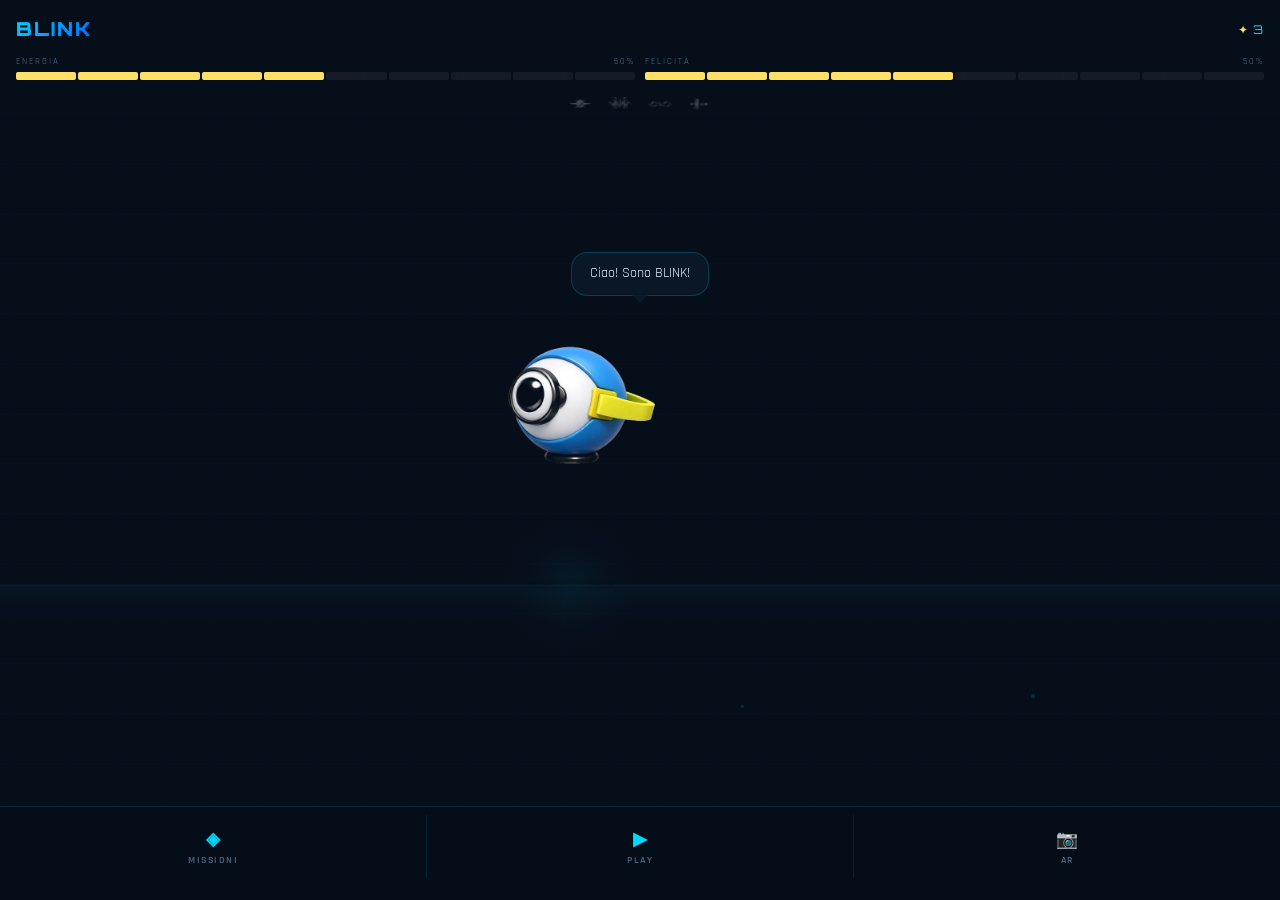
==== index.html @ 4150d231 "Add files via upload" ====
<!DOCTYPE html>
<html lang="it">
<head>
  <meta charset="UTF-8">
  <meta name="viewport" content="width=device-width, initial-scale=1.0, user-scalable=no">
  <title>BLINK — Quantum Pet</title>
  <link rel="stylesheet" href="css/style.css">
  <style>
    html, body {
      margin:0; padding:0; overflow:hidden;
      width:100%; height:100%;
      background:#060e1a;
      touch-action:none; user-select:none; -webkit-user-select:none;
    }
    body::before { display:none; }

    .pet-world { position:fixed; inset:0; }
    .pet-world canvas { position:absolute; inset:0; width:100%; height:100%; }

    /* ── Top HUD ── */
    .top-hud {
      position:fixed; top:0; left:0; right:0; z-index:100;
      padding:14px 16px 10px;
      background:linear-gradient(to bottom, rgba(6,14,26,0.95), transparent);
    }
    .hud-name-row {
      display:flex; justify-content:space-between; align-items:center;
      margin-bottom:10px;
    }
    .pet-name {
      font-family:'Orbitron',sans-serif; font-size:1.2rem; font-weight:900;
      background:linear-gradient(135deg,#00d9ff,#0066ff);
      -webkit-background-clip:text; -webkit-text-fill-color:transparent;
      letter-spacing:2px;
    }
    .quanti-counter {
      font-family:'Orbitron',sans-serif; font-size:0.75rem;
      color:#00d9ff; letter-spacing:1px;
      display:flex; align-items:center; gap:4px;
    }

    /* Segmented bars */
    .stat-row { display:flex; gap:10px; margin-bottom:4px; }
    .stat { flex:1; }
    .stat-label {
      font-size:0.55rem; color:#4a6a85;
      letter-spacing:2px; text-transform:uppercase;
      margin-bottom:3px; display:flex; justify-content:space-between;
    }
    .seg-bar {
      display:flex; gap:2px; height:8px;
    }
    .seg {
      flex:1; border-radius:2px;
      background:rgba(255,255,255,0.06);
      transition:background 0.3s;
    }
    .seg.filled { background:#00ff88; }
    .seg.filled.warn { background:#ffe066; }
    .seg.filled.danger { background:#ff3366; }

    /* ── Speech bubble ── */
    .speech {
      position:fixed; z-index:50;
      left:50%; transform:translateX(-50%);
      background:rgba(10,25,41,0.9);
      border:1px solid rgba(0,217,255,0.2);
      border-radius:16px; padding:10px 18px;
      font-size:0.85rem; color:#e0f4ff;
      backdrop-filter:blur(12px); -webkit-backdrop-filter:blur(12px);
      max-width:240px; text-align:center;
      opacity:0; transition:opacity 0.3s; pointer-events:none;
    }
    .speech.visible { opacity:1; }
    .speech::after {
      content:''; position:absolute; bottom:-8px; left:50%;
      transform:translateX(-50%);
      border-left:8px solid transparent; border-right:8px solid transparent;
      border-top:8px solid rgba(10,25,41,0.9);
    }

    /* Float text */
    .float-text {
      position:fixed; z-index:60;
      font-family:'Orbitron',sans-serif; font-size:1rem; font-weight:700;
      pointer-events:none; animation:floatUp 1.5s ease forwards;
    }
    @keyframes floatUp {
      0% { opacity:1; transform:translateY(0); }
      100% { opacity:0; transform:translateY(-80px); }
    }

    /* ── Bottom bar ── */
    .bottom-bar {
      position:fixed; bottom:0; left:0; right:0; z-index:100;
      background:rgba(6,14,26,0.95);
      backdrop-filter:blur(20px); -webkit-backdrop-filter:blur(20px);
      border-top:1px solid rgba(0,217,255,0.12);
    }
    .bar-row {
      display:flex; justify-content:stretch; align-items:center;
      padding:8px 0 22px;
    }

    .tab-btn {
      display:flex; flex-direction:column; align-items:center; gap:5px;
      padding:12px 20px; flex:1;
      background:none; border:none; cursor:pointer;
      transition:background 0.2s;
      border-right:1px solid rgba(0,217,255,0.1);
    }
    .tab-btn:last-child { border-right:none; }
    .tab-btn:active { background:rgba(0,217,255,0.1); }
    .tab-icon {
      font-family:'Orbitron',sans-serif; font-size:1.1rem;
      color:#00d9ff; font-weight:700;
    }
    .tab-label {
      font-size:0.6rem; color:#4a6a85;
      letter-spacing:1.5px; text-transform:uppercase;
      font-family:'Rajdhani',sans-serif; font-weight:600;
    }

    /* Play bar */
    .play-bar { display:none; }
    .play-bar.visible { display:flex; }

    .play-btn {
      display:flex; flex-direction:column; align-items:center; gap:4px;
      padding:12px 12px; flex:1;
      background:none; border:none;
      border-right:1px solid rgba(0,217,255,0.1);
      cursor:pointer; transition:all 0.2s;
    }
    .play-btn:last-child { border-right:none; }
    .play-btn:active {
      background:rgba(0,217,255,0.12);
    }
    .play-icon {
      font-family:'Orbitron',sans-serif; font-size:1rem;
      color:#00d9ff; font-weight:700;
    }
    .play-label {
      font-size:0.55rem; color:#7da3c0;
      letter-spacing:1px; text-transform:uppercase;
      font-family:'Rajdhani',sans-serif; font-weight:600;
    }

    /* ── Collection row ── */
    .collection-row {
      display: flex; justify-content: center; gap: 12px;
      margin-top: 6px; padding: 4px 0;
    }
    .collection-icon {
      width: 28px; height: 28px; object-fit: contain;
      filter: grayscale(1) opacity(0.25);
      transition: all 0.4s ease;
    }
    .collection-icon.unlocked {
      filter: none; opacity: 1;
      animation: iconUnlock 0.3s ease;
    }
    @keyframes iconUnlock {
      0% { transform: scale(1); }
      50% { transform: scale(1.3); }
      100% { transform: scale(1); }
    }

    /* ── Food fly animation ── */
    .food-fly {
      position: fixed; z-index: 300;
      width: 80px; height: auto;
      pointer-events: none;
      filter: drop-shadow(0 0 12px var(--fly-color, rgba(0,217,255,0.5)));
    }
    @keyframes foodAppear {
      0% { opacity: 0; transform: scale(0) rotate(-15deg); }
      50% { opacity: 1; transform: scale(1.2) rotate(5deg); }
      100% { opacity: 1; transform: scale(1) rotate(0deg); }
    }
    @keyframes foodToPet {
      0% { transform: scale(1); opacity: 1; }
      100% { transform: scale(0.3); opacity: 0; }
    }

    /* ── Missions modal ── */
    .modal-bg {
      position:fixed; inset:0; z-index:200;
      background:rgba(6,14,26,0.85);
      display:none; align-items:flex-end; justify-content:center;
    }
    .modal-bg.visible { display:flex; }
    .modal-sheet {
      width:100%; max-width:500px; max-height:80vh;
      background:#0a1929;
      border-top:1px solid rgba(0,217,255,0.15);
      border-radius:20px 20px 0 0;
      padding:20px; overflow-y:auto;
    }
    .modal-handle {
      width:40px; height:4px; background:rgba(255,255,255,0.2);
      border-radius:2px; margin:0 auto 16px;
    }
    .modal-title {
      font-family:'Orbitron',sans-serif; font-size:1rem;
      color:#00d9ff; margin-bottom:16px;
      text-align:center; letter-spacing:3px;
    }
    .mission {
      display:flex; align-items:center; gap:14px;
      padding:14px; margin-bottom:8px;
      background:rgba(0,217,255,0.03);
      border:1px solid rgba(0,217,255,0.08);
      border-radius:12px; text-decoration:none; color:inherit;
      transition:border-color 0.3s;
    }
    .mission:active { border-color:#00d9ff; }
    .mission-icon { font-size:1.4rem; flex-shrink:0; }
    .mission-info { flex:1; }
    .mission-name {
      font-family:'Orbitron',sans-serif; font-size:0.75rem;
      color:#e0f4ff; font-weight:700; letter-spacing:1px;
    }
    .mission-desc { font-size:0.7rem; color:#4a6a85; margin-top:2px; }
    .mission-arrow { color:#4a6a85; font-size:1rem; }
  </style>
</head>
<body>

  <div class="pet-world"><canvas id="pet-canvas"></canvas></div>
  <div class="speech" id="speech"></div>

  <!-- Top HUD -->
  <div class="top-hud">
    <div class="hud-name-row">
      <span class="pet-name">BLINK</span>
      <span class="quanti-counter"><span style="color:#ffe066;">✦</span> <span id="food-count">3</span></span>
    </div>
    <div class="stat-row">
      <div class="stat">
        <div class="stat-label"><span>Energia</span><span id="energy-val">50%</span></div>
        <div class="seg-bar" id="energy-bar"></div>
      </div>
      <div class="stat">
        <div class="stat-label"><span>Felicità</span><span id="happy-val">50%</span></div>
        <div class="seg-bar" id="happy-bar"></div>
      </div>
    </div>
    <div class="collection-row" id="collection-row">
      <img class="collection-icon" id="col-laser" src="assets/food/fotone-oro.png" data-level="laser">
      <img class="collection-icon" id="col-doppia-fenditura" src="assets/food/frangia-quantica.png" data-level="doppia-fenditura">
      <img class="collection-icon" id="col-entanglement" src="assets/food/legame-spettrale.png" data-level="entanglement">
      <img class="collection-icon" id="col-tunnel" src="assets/food/chiave-quantica.png" data-level="tunnel">
    </div>
  </div>

  <!-- Bottom bar -->
  <div class="bottom-bar">
    <div class="bar-row" id="main-tabs">
      <button class="tab-btn" id="tab-missions"><span class="tab-icon">◈</span><span class="tab-label">Missioni</span></button>
      <button class="tab-btn" id="tab-play"><span class="tab-icon">▶</span><span class="tab-label">Play</span></button>
      <button class="tab-btn" id="tab-ar"><span class="tab-icon">📷</span><span class="tab-label">AR</span></button>
    </div>
    <div class="bar-row play-bar" id="play-actions">
      <button class="play-btn" id="act-feed"><span class="play-icon">⚡</span><span class="play-label">Energia</span></button>
      <button class="play-btn" id="act-play"><span class="play-icon">◈</span><span class="play-label">Gioca</span></button>
      <button class="play-btn" id="act-pet"><span class="play-icon">✦</span><span class="play-label">Coccola</span></button>
      <button class="play-btn" id="act-back"><span class="play-icon">◁</span><span class="play-label">Torna</span></button>
    </div>
  </div>

  <!-- Missions modal -->
  <div class="modal-bg" id="missions-modal">
    <div class="modal-sheet">
      <div class="modal-handle"></div>
      <div class="modal-title">MISSIONI</div>
      <a href="pages/laser.html" class="mission"><span class="mission-icon">⚡</span><div class="mission-info"><div class="mission-name">Laser Quantizzato</div><div class="mission-desc">Effetto fotoelettrico</div></div><span class="mission-arrow">›</span></a>
      <a href="pages/slit.html" class="mission"><span class="mission-icon">〰</span><div class="mission-info"><div class="mission-name">Doppia Fenditura</div><div class="mission-desc">Dualità onda-particella</div></div><span class="mission-arrow">›</span></a>
      <a href="pages/entanglement.html" class="mission"><span class="mission-icon">⟐</span><div class="mission-info"><div class="mission-name">Entanglement</div><div class="mission-desc">Correlazioni non-locali</div></div><span class="mission-arrow">›</span></a>
      <a href="pages/tunnel.html" class="mission"><span class="mission-icon">⟿</span><div class="mission-info"><div class="mission-name">Effetto Tunnel</div><div class="mission-desc">Attraversare l'impossibile</div></div><span class="mission-arrow">›</span></a>
    </div>
  </div>

  <script src="js/gamedata.js"></script>
  <script>
    const canvas = document.getElementById('pet-canvas');
    const ctx = canvas.getContext('2d');
    let W, H;

    function resize() {
      W = window.innerWidth; H = window.innerHeight;
      canvas.width = W * devicePixelRatio;
      canvas.height = H * devicePixelRatio;
      canvas.style.width = W + 'px';
      canvas.style.height = H + 'px';
      ctx.setTransform(devicePixelRatio, 0, 0, devicePixelRatio, 0, 0);
    }
    resize();
    window.addEventListener('resize', resize);

    // ── Load all sprites ──
    const sprites = {};
    const spriteNames = ['idle', 'idle_front', 'happy', 'sad', 'sleep'];
    let spritesLoaded = 0;

    // Remove black background from sprite at runtime
    function removeBlackBg(img) {
      const c = document.createElement('canvas');
      c.width = img.width;
      c.height = img.height;
      const cx = c.getContext('2d');
      cx.drawImage(img, 0, 0);
      const data = cx.getImageData(0, 0, c.width, c.height);
      const px = data.data;
      for (let i = 0; i < px.length; i += 4) {
        const r = px[i], g = px[i+1], b = px[i+2];
        // If pixel is very dark, make transparent
        if (r < 30 && g < 30 && b < 30) {
          px[i+3] = 0;
        }
        // Smooth edges: semi-dark pixels become semi-transparent
        else if (r < 60 && g < 60 && b < 60) {
          px[i+3] = Math.max(0, px[i+3] - 150);
        }
      }
      cx.putImageData(data, 0, 0);
      const cleaned = new Image();
      cleaned.src = c.toDataURL();
      return cleaned;
    }

    spriteNames.forEach(name => {
      const img = new Image();
      img.src = `assets/pet/${name}.png`;
      img.onload = () => {
        sprites[name] = removeBlackBg(img);
        sprites[name].onload = () => {
          spritesLoaded++;
          if (spritesLoaded === spriteNames.length) startLoop();
        };
        // If already loaded (data URL)
        if (sprites[name].complete) {
          spritesLoaded++;
          if (spritesLoaded === spriteNames.length) startLoop();
        }
      };
    });

    // ── Pet state ──
    const p = {
      x: 0, y: 0, targetX: 0, dir: 1,
      size: 200, bob: 0, moveTimer: 0,
      animType: null, animTime: 0,
      currentSprite: 'idle',
      interacting: false
    };

    // ── Particles ──
    const dots = [];
    for (let i = 0; i < 20; i++) {
      dots.push({
        x: Math.random() * 2000, y: Math.random() * 2000,
        r: 1 + Math.random() * 1.5, speed: 0.15 + Math.random() * 0.4,
        alpha: 0.06 + Math.random() * 0.12, phase: Math.random() * 6.28
      });
    }

    // ── Energy particles (burst on actions) ──
    const energyParts = [];

    function spawnEnergyBurst(color, count) {
      for (let i = 0; i < (count || 12); i++) {
        energyParts.push({
          x: p.x + (Math.random() - 0.5) * 80,
          y: H * 0.7 + Math.random() * 30,
          vy: -(1.5 + Math.random() * 3),
          vx: (Math.random() - 0.5) * 1.5,
          r: 2 + Math.random() * 3,
          life: 1.2 + Math.random() * 0.8,
          age: 0,
          color: color || '#00ff88'
        });
      }
    }

    function updateEnergyParts(dt) {
      for (let i = energyParts.length - 1; i >= 0; i--) {
        const ep = energyParts[i];
        ep.age += dt;
        ep.x += ep.vx;
        ep.y += ep.vy;
        // Curve towards pet
        ep.vx += (p.x - ep.x) * 0.01;
        ep.vy -= 0.02;
        if (ep.age >= ep.life) { energyParts.splice(i, 1); }
      }
    }

    function drawEnergyParts() {
      for (const ep of energyParts) {
        const alpha = Math.max(0, 1 - ep.age / ep.life);
        const r = ep.r * (1 - ep.age / ep.life * 0.5);
        ctx.beginPath();
        ctx.arc(ep.x, ep.y, r, 0, 6.28);
        ctx.fillStyle = ep.color.replace(')', `,${alpha})`).replace('rgb', 'rgba');
        // Fallback for hex colors
        ctx.globalAlpha = alpha;
        ctx.fillStyle = ep.color;
        ctx.fill();
        // Glow
        ctx.beginPath();
        ctx.arc(ep.x, ep.y, r * 2, 0, 6.28);
        ctx.fillStyle = ep.color;
        ctx.globalAlpha = alpha * 0.15;
        ctx.fill();
        ctx.globalAlpha = 1;
      }
    }

    // ── Live decay: 1 point every 30 seconds ──
    setInterval(() => {
      GameData.energy = Math.max(0, GameData.energy - 1);
      GameData.happiness = Math.max(0, GameData.happiness - 1);
      GameData.save();
    }, 30000);

    // ── Segmented bar builder ──
    function buildSegBar(id, segments) {
      const bar = document.getElementById(id);
      bar.innerHTML = '';
      for (let i = 0; i < segments; i++) {
        const s = document.createElement('div');
        s.className = 'seg';
        bar.appendChild(s);
      }
    }
    buildSegBar('energy-bar', 10);
    buildSegBar('happy-bar', 10);

    function updateSegBar(id, percent) {
      const segs = document.getElementById(id).children;
      const filled = Math.round((percent / 100) * segs.length);
      for (let i = 0; i < segs.length; i++) {
        if (i < filled) {
          segs[i].classList.add('filled');
          segs[i].classList.remove('warn', 'danger');
          if (percent < 30) segs[i].classList.add('danger');
          else if (percent < 60) segs[i].classList.add('warn');
        } else {
          segs[i].classList.remove('filled', 'warn', 'danger');
        }
      }
    }

    // ── Float text ──
    function spawnFloat(text, color) {
      const el = document.createElement('div');
      el.className = 'float-text';
      el.textContent = text;
      el.style.color = color;
      el.style.left = p.x + 'px';
      el.style.top = (H * 0.35) + 'px';
      document.body.appendChild(el);
      setTimeout(() => el.remove(), 1500);
    }

    // ── Drawing ──
    function drawBg(t) {
      ctx.fillStyle = '#060e1a';
      ctx.fillRect(0, 0, W, H);

      // Grid
      ctx.strokeStyle = 'rgba(0,217,255,0.02)';
      ctx.lineWidth = 1;
      const off = (t * 10) % 50;
      for (let x = -50 + off; x < W + 50; x += 50) {
        ctx.beginPath(); ctx.moveTo(x, 0); ctx.lineTo(x, H); ctx.stroke();
      }
      for (let y = -50 + off; y < H + 50; y += 50) {
        ctx.beginPath(); ctx.moveTo(0, y); ctx.lineTo(W, y); ctx.stroke();
      }

      // Particles
      for (const d of dots) {
        d.y -= d.speed;
        d.x += Math.sin(t * 0.5 + d.phase) * 0.2;
        if (d.y < -10) { d.y = H + 10; d.x = Math.random() * W; }
        ctx.beginPath();
        ctx.arc(d.x, d.y, d.r, 0, 6.28);
        ctx.fillStyle = `rgba(0,217,255,${d.alpha})`;
        ctx.fill();
      }

      // Ground
      const gy = H * 0.65;
      ctx.strokeStyle = 'rgba(0,217,255,0.08)';
      ctx.beginPath(); ctx.moveTo(0, gy); ctx.lineTo(W, gy); ctx.stroke();
      const grd = ctx.createLinearGradient(0, gy, 0, gy + 50);
      grd.addColorStop(0, 'rgba(0,217,255,0.04)');
      grd.addColorStop(1, 'transparent');
      ctx.fillStyle = grd;
      ctx.fillRect(0, gy, W, 50);
    }

    function drawPet(t) {
      p.bob += 0.04;
      const bobY = Math.sin(p.bob) * 4;
      const groundY = H * 0.45;

      // Pick sprite based on mood or interaction
      let sprite;
      if (p.interacting) {
        sprite = sprites[p.currentSprite] || sprites.idle;
      } else {
        sprite = sprites.idle;
      }

      // Animation scale
      let scale = 1;
      if (p.animType === 'bounce') {
        scale = 1 + Math.sin(p.animTime * 14) * 0.18;
      } else if (p.animType === 'eat') {
        scale = 1 + Math.sin(p.animTime * 10) * 0.12;
      }

      // Shadow
      ctx.beginPath();
      ctx.ellipse(p.x, H * 0.65, p.size * 0.22 * scale, 6, 0, 0, 6.28);
      ctx.fillStyle = 'rgba(0,0,0,0.12)';
      ctx.fill();

      // Glow
      const glow = ctx.createRadialGradient(p.x, H * 0.65, 0, p.x, H * 0.65, p.size * 0.4);
      glow.addColorStop(0, 'rgba(0,217,255,0.06)');
      glow.addColorStop(1, 'transparent');
      ctx.fillStyle = glow;
      ctx.beginPath();
      ctx.arc(p.x, H * 0.65, p.size * 0.4, 0, 6.28);
      ctx.fill();

      // Sparkle effect
      if (p.animType === 'sparkle') {
        for (let i = 0; i < 6; i++) {
          const a = p.animTime * 3 + i * 1.05;
          const sr = 50 + Math.sin(a * 2) * 25;
          const alpha = Math.max(0, 0.7 - p.animTime * 0.35);
          ctx.beginPath();
          ctx.arc(p.x + Math.cos(a) * sr, groundY + bobY + Math.sin(a) * sr, 3, 0, 6.28);
          ctx.fillStyle = `rgba(0,217,255,${alpha})`;
          ctx.fill();
          // Smaller sparkle
          ctx.beginPath();
          ctx.arc(p.x + Math.cos(a + 0.5) * sr * 0.6, groundY + bobY + Math.sin(a + 0.5) * sr * 0.6, 2, 0, 6.28);
          ctx.fillStyle = `rgba(255,224,102,${alpha * 0.8})`;
          ctx.fill();
        }
      }

      // Draw sprite
      if (sprite && sprite.complete) {
        ctx.save();
        ctx.translate(p.x, groundY + bobY);

        if (p.interacting) {
          // Frontale — no flip
          ctx.scale(scale, scale);
        } else {
          // Walking — flip based on direction
          ctx.scale(p.dir * scale, scale);
        }

        const hw = p.size / 2;
        const asp = sprite.height / sprite.width;
        ctx.drawImage(sprite, -hw, -hw * asp, p.size, p.size * asp);
        ctx.restore();
      }
    }

    function updatePet(dt) {
      // Animation timer
      if (p.animType) {
        p.animTime += dt;
        if (p.animTime > 1.8) {
          p.animType = null; p.animTime = 0;
          p.interacting = false;
        }
        return;
      }

      if (p.interacting) return;

      // Wander
      p.moveTimer -= dt;
      if (p.moveTimer <= 0) {
        p.targetX = 80 + Math.random() * (W - 160);
        p.moveTimer = 2 + Math.random() * 4;
      }
      const dx = p.targetX - p.x;
      if (Math.abs(dx) > 5) {
        p.x += Math.sign(dx) * 50 * dt;
        p.dir = dx > 0 ? 1 : -1;
      }
    }

    function updateUI() {
      const e = Math.max(0,Math.min(100,GameData.energy));
      const h = Math.max(0,Math.min(100,GameData.happiness));
      updateSegBar('energy-bar', e);
      updateSegBar('happy-bar', h);
      document.getElementById('energy-val').textContent = e + '%';
      document.getElementById('happy-val').textContent = h + '%';
      document.getElementById('food-count').textContent = GameData.food;
      updateCollection();
    }

    // ── Collection icons ──
    function updateCollection() {
      const col = GameData.collection || [];
      ['laser', 'doppia-fenditura', 'entanglement', 'tunnel'].forEach(id => {
        const el = document.getElementById('col-' + id);
        if (el) {
          if (col.includes(id)) {
            el.classList.add('unlocked');
          } else {
            el.classList.remove('unlocked');
          }
        }
      });
    }

    // ── Food fly animation ──
    function flyFoodToPet(spriteSrc, color, onDone) {
      const img = document.createElement('img');
      img.className = 'food-fly';
      img.src = spriteSrc;
      img.style.setProperty('--fly-color', color + '80');
      img.style.left = (W / 2 - 40) + 'px';
      img.style.top = (H * 0.25) + 'px';
      img.style.animation = 'foodAppear 0.6s cubic-bezier(0.34,1.56,0.64,1) forwards';
      document.body.appendChild(img);

      // After appear, fly to pet
      setTimeout(() => {
        const petX = p.x - 15;
        const petY = H * 0.45 - 20;
        img.style.transition = 'left 0.8s ease-in, top 0.8s ease-in, transform 0.8s ease-in, opacity 0.8s ease-in';
        img.style.left = petX + 'px';
        img.style.top = petY + 'px';
        img.style.transform = 'scale(0.2)';
        img.style.opacity = '0.3';

        setTimeout(() => {
          img.remove();
          if (onDone) onDone();
        }, 850);
      }, 700);
    }

    // ── Main loop ──
    p.x = W / 2; p.targetX = W / 2;
    let lt = performance.now(), t = 0;

    function loop() {
      requestAnimationFrame(loop);
      const now = performance.now();
      const dt = Math.min((now - lt) / 1000, 0.05);
      lt = now; t += dt;
      drawBg(t);
      updatePet(dt);
      drawPet(t);
      updateEnergyParts(dt);
      drawEnergyParts();
      updateUI();
    }

    let loopStarted = false;
    function startLoop() {
      if (loopStarted) return;
      loopStarted = true;
      loop();
    }
    // Safety fallback: start after 2s even if sprites aren't all loaded
    setTimeout(() => startLoop(), 2000);

    // ══════════════════════════════
    //  NAVIGATION
    // ══════════════════════════════
    const mainTabs = document.getElementById('main-tabs');
    const playActions = document.getElementById('play-actions');
    const missionsModal = document.getElementById('missions-modal');

    const theoryLinks = ['pages/laser.html', 'pages/slit.html', 'pages/entanglement.html', 'pages/tunnel.html'];
    const levelIds = ['laser', 'doppia-fenditura', 'entanglement', 'tunnel'];

    function openModal(mode) {
      const sheet = missionsModal.querySelector('.modal-sheet');
      const missions = sheet.querySelectorAll('.mission');
      if (mode === 'ar') {
        sheet.querySelector('.modal-title').textContent = 'SCEGLI LIVELLO AR';
        missions.forEach((m, i) => { m.href = `pages/ar.html?level=${levelIds[i]}`; });
      } else {
        sheet.querySelector('.modal-title').textContent = 'MISSIONI';
        missions.forEach((m, i) => { m.href = theoryLinks[i]; });
      }
      // Add checkmarks
      missions.forEach((m, i) => {
        const done = GameData.isLevelDone(levelIds[i]);
        const arrow = m.querySelector('.mission-arrow');
        arrow.textContent = done ? '✓' : '›';
        arrow.style.color = done ? '#00ff88' : '#4a6a85';
      });
      missionsModal.classList.add('visible');
    }

    document.getElementById('tab-missions').addEventListener('click', () => openModal('missions'));
    missionsModal.addEventListener('click', (e) => {
      if (e.target === missionsModal) missionsModal.classList.remove('visible');
    });

    document.getElementById('tab-play').addEventListener('click', () => {
      mainTabs.style.display = 'none';
      playActions.classList.add('visible');
    });
    document.getElementById('act-back').addEventListener('click', () => {
      playActions.classList.remove('visible');
      mainTabs.style.display = 'flex';
      p.interacting = false;
    });

    document.getElementById('tab-ar').addEventListener('click', () => {
      window.location.href = 'pages/ar.html?level=pet';
    });

    // ── Play actions ──
    document.getElementById('act-feed').addEventListener('click', () => {
      const r = GameData.actionFeed();
      if (r.ok) {
        p.interacting = true;
        p.currentSprite = 'happy';
        p.animType = 'eat'; p.animTime = 0;
        spawnFloat('+20 ⚡', '#00ff88');
        spawnEnergyBurst('#00ff88', 15);
        showSpeech('Nom nom! Delizioso!');
        if (navigator.vibrate) navigator.vibrate(30);
      } else {
        showSpeech(r.message);
        spawnFloat('✦ = 0', '#ff3366');
      }
    });

    document.getElementById('act-play').addEventListener('click', () => {
      GameData.actionPlay();
      p.interacting = true;
      p.currentSprite = 'happy';
      p.animType = 'bounce'; p.animTime = 0;
      spawnFloat('+15 ◈', '#ffe066');
      spawnEnergyBurst('#ffe066', 10);
      showSpeech('Wheee!');
      if (navigator.vibrate) navigator.vibrate(20);
    });

    document.getElementById('act-pet').addEventListener('click', () => {
      GameData.actionPet();
      p.interacting = true;
      p.currentSprite = 'happy';
      p.animType = 'sparkle'; p.animTime = 0;
      spawnFloat('✦', '#00d9ff');
      spawnEnergyBurst('#00d9ff', 8);
      showSpeech('Mi piace!');
    });

    // ── Speech ──
    const speechEl = document.getElementById('speech');
    let speechTimeout;

    function showSpeech(text) {
      speechEl.textContent = text;
      speechEl.style.top = (H * 0.28) + 'px';
      speechEl.classList.add('visible');
      clearTimeout(speechTimeout);
      speechTimeout = setTimeout(() => speechEl.classList.remove('visible'), 2000);
    }

    // Tap pet
    canvas.addEventListener('click', (e) => {
      if (p.animType) return;
      const dx = e.clientX - p.x;
      const dy = e.clientY - H * 0.45;
      if (Math.sqrt(dx*dx + dy*dy) < p.size * 0.5) {
        const mood = GameData.getMood();
        p.interacting = true;
        // Map mood to available frontal sprites (idle mood → sleep sprite looks neutral enough, or happy)
        const spriteMap = { happy: 'happy', idle: 'idle_front', sad: 'sad', sleep: 'sleep' };
        p.currentSprite = spriteMap[mood] || 'sleep';
        // Auto-reset after 2s
        setTimeout(() => { p.interacting = false; }, 2000);

        const lines = {
          happy: ['Sono carico! ⚡', 'Quantum power!', 'Facciamo esperimenti!'],
          idle: ['Ciao!', 'Scegli una missione!', 'Tutto ok!'],
          sad: ['Ho poca energia...', 'Dammi da mangiare...', 'Un quiz mi aiuterebbe...'],
          sleep: ['Zzz...', 'Sono stanco...', 'Ho bisogno di quanti...']
        };
        const list = lines[mood] || lines.idle;
        showSpeech(list[Math.floor(Math.random() * list.length)]);
      }
    });

    // ── Check pending reward from quiz/AR ──
    const pendingReward = GameData.consumePendingReward();
    if (pendingReward) {
      const color = pendingReward.color || (pendingReward.type === 'quiz' ? '#ffe066' : '#00d9ff');
      const name = pendingReward.name || 'Cibo quantico';
      const spritePath = pendingReward.type === 'ar' && window.LEVEL_REWARDS
        ? (Object.values(LEVEL_REWARDS).find(r => r.name === name) || {}).sprite
        : null;

      if (spritePath) {
        // AR reward: fly sprite to pet, then eat
        setTimeout(() => {
          showSpeech(name + ' in arrivo!');
          flyFoodToPet(spritePath, color, () => {
            p.interacting = true;
            p.currentSprite = 'happy';
            p.animType = 'eat'; p.animTime = 0;
            showSpeech('Grazie! Ho ricevuto ' + name + '!');
            spawnEnergyBurst(color, 18);
            if (navigator.vibrate) navigator.vibrate(40);
          });
        }, 600);
      } else {
        // Quiz reward: instant eat
        setTimeout(() => {
          p.interacting = true;
          p.currentSprite = 'happy';
          p.animType = 'eat'; p.animTime = 0;
          showSpeech('Grazie! ' + (pendingReward.message || '+1 Cibo!'));
          spawnEnergyBurst(color, 18);
          spawnFloat(pendingReward.icon + ' ' + name, color);
          if (navigator.vibrate) navigator.vibrate(40);
        }, 600);
      }
    } else {
      setTimeout(() => showSpeech('Ciao! Sono BLINK!'), 800);
    }

    // GameData auto-saves
  </script>
</body>
</html>
---- css/style.css ----
/* ══════════════════════════════════════
   QUANTUM AR — Global Styles v2
   Landing + Theory + Quiz + Fullscreen AR
   ══════════════════════════════════════ */

@import url('https://fonts.googleapis.com/css2?family=Orbitron:wght@400;500;700;900&family=Rajdhani:wght@300;400;500;600;700&display=swap');

:root {
  --quantum-blue: #0a1929;
  --quantum-deep: #060e1a;
  --neon-cyan: #00d9ff;
  --neon-blue: #0066ff;
  --neon-purple: #9d00ff;
  --neon-green: #00ff88;
  --neon-red: #ff3366;
  --neon-yellow: #ffe066;
  --glass: rgba(10, 25, 41, 0.7);
  --glass-light: rgba(0, 217, 255, 0.06);
  --glass-border: rgba(0, 217, 255, 0.15);
  --text-light: #e0f4ff;
  --text-dim: #7da3c0;
  --text-muted: #4a6a85;
  --radius: 16px;
  --radius-sm: 8px;
  --radius-pill: 50px;
}

* { margin: 0; padding: 0; box-sizing: border-box; }
html { scroll-behavior: smooth; -webkit-text-size-adjust: 100%; }

body {
  font-family: 'Rajdhani', sans-serif;
  background: var(--quantum-blue);
  color: var(--text-light);
  overflow-x: hidden;
  min-height: 100vh;
  line-height: 1.6;
}

/* Holographic grid */
body::before {
  content: '';
  position: fixed; inset: 0;
  background:
    linear-gradient(0deg, transparent 24%, rgba(0,217,255,0.04) 25%, rgba(0,217,255,0.04) 26%, transparent 27%, transparent 74%, rgba(0,217,255,0.04) 75%, rgba(0,217,255,0.04) 76%, transparent 77%),
    linear-gradient(90deg, transparent 24%, rgba(0,217,255,0.04) 25%, rgba(0,217,255,0.04) 26%, transparent 27%, transparent 74%, rgba(0,217,255,0.04) 75%, rgba(0,217,255,0.04) 76%, transparent 77%);
  background-size: 50px 50px;
  animation: gridMove 25s linear infinite;
  z-index: 0; pointer-events: none;
}
@keyframes gridMove { to { transform: translate(50px, 50px); } }

/* ── Navigation ── */
.nav {
  position: fixed; top: 0; width: 100%;
  background: rgba(10, 25, 41, 0.85);
  backdrop-filter: blur(20px); -webkit-backdrop-filter: blur(20px);
  border-bottom: 1px solid var(--glass-border);
  z-index: 100; padding: 1rem 5%;
  box-shadow: 0 4px 30px rgba(0,217,255,0.08);
}
.nav-inner {
  max-width: 1200px; margin: 0 auto;
  display: flex; justify-content: space-between; align-items: center;
}
.nav-logo {
  font-family: 'Orbitron', sans-serif; font-size: 1.4rem; font-weight: 900;
  background: linear-gradient(135deg, var(--neon-cyan), var(--neon-blue), var(--neon-purple));
  -webkit-background-clip: text; -webkit-text-fill-color: transparent;
  text-decoration: none; letter-spacing: 2px;
}
.nav-back {
  color: var(--text-dim); text-decoration: none; font-size: 1rem; font-weight: 500;
  display: flex; align-items: center; gap: 6px; transition: color 0.3s;
}
.nav-back:hover { color: var(--neon-cyan); }

/* ── Page wrapper ── */
.page {
  position: relative; z-index: 10;
  max-width: 900px; margin: 0 auto;
  padding: 100px 20px 60px;
}
.page-wide { max-width: 1100px; }

/* ── Typography ── */
.section-label {
  display: inline-flex; align-items: center; gap: 8px;
  padding: 0.4rem 1.2rem;
  background: var(--glass-light); border: 1px solid var(--glass-border);
  border-radius: var(--radius-pill);
  font-size: 0.85rem; font-weight: 500; letter-spacing: 2px;
  text-transform: uppercase; color: var(--neon-cyan);
  margin-bottom: 1rem;
  box-shadow: 0 0 20px rgba(0,217,255,0.1);
}
.page-title {
  font-family: 'Orbitron', sans-serif;
  font-size: clamp(2rem, 5vw, 3.5rem); font-weight: 900;
  background: linear-gradient(135deg, var(--neon-cyan), var(--neon-blue), var(--neon-purple));
  -webkit-background-clip: text; -webkit-text-fill-color: transparent;
  line-height: 1.15; margin-bottom: 0.5rem; letter-spacing: 3px;
}
.page-subtitle {
  font-size: 1.3rem; color: var(--text-dim); font-weight: 300; margin-bottom: 2.5rem;
}

/* ── Cards ── */
.card {
  background: var(--glass); border: 1px solid var(--glass-border);
  border-radius: var(--radius); padding: 2rem; margin-bottom: 1.5rem;
  backdrop-filter: blur(10px); -webkit-backdrop-filter: blur(10px);
  transition: border-color 0.3s, box-shadow 0.3s;
}
.card:hover {
  border-color: rgba(0,217,255,0.35);
  box-shadow: 0 4px 30px rgba(0,217,255,0.1);
}
.card-heading {
  font-family: 'Orbitron', sans-serif; font-size: 1.2rem;
  color: var(--neon-cyan); margin-bottom: 0.8rem; font-weight: 700; letter-spacing: 1px;
}
.card-text { color: var(--text-dim); font-size: 1.05rem; line-height: 1.8; }

/* ── Landing: Level cards grid ── */
.levels-grid {
  display: grid;
  grid-template-columns: repeat(auto-fit, minmax(280px, 1fr));
  gap: 1.5rem; margin-top: 2rem;
}
.level-card {
  background: var(--glass); border: 1px solid var(--glass-border);
  border-radius: var(--radius); padding: 2.5rem 2rem;
  text-decoration: none; color: inherit;
  transition: all 0.4s ease; position: relative; overflow: hidden;
}
.level-card::before {
  content: ''; position: absolute; top: 0; left: -100%;
  width: 100%; height: 100%;
  background: linear-gradient(90deg, transparent, rgba(0,217,255,0.08), transparent);
  transition: left 0.6s ease;
}
.level-card:hover::before { left: 100%; }
.level-card:hover {
  transform: translateY(-8px); border-color: var(--neon-cyan);
  box-shadow: 0 12px 50px rgba(0,217,255,0.2);
}
.level-icon { font-size: 3rem; margin-bottom: 1rem; filter: drop-shadow(0 0 15px var(--neon-cyan)); }
.level-title {
  font-family: 'Orbitron', sans-serif; font-size: 1.5rem;
  color: var(--neon-cyan); margin-bottom: 0.5rem; font-weight: 700;
}
.level-desc { color: var(--text-dim); font-size: 1rem; line-height: 1.6; }
.level-badge {
  display: inline-block; margin-top: 1rem; padding: 0.3rem 0.9rem;
  border-radius: var(--radius-pill); font-size: 0.75rem; font-weight: 600;
  text-transform: uppercase; letter-spacing: 1px;
  background: rgba(0,255,136,0.1); color: var(--neon-green);
  border: 1px solid rgba(0,255,136,0.3);
}

/* ── Buttons ── */
.btn {
  display: inline-flex; align-items: center; justify-content: center; gap: 8px;
  padding: 0.9rem 2.2rem; border-radius: var(--radius-pill);
  font-family: 'Rajdhani', sans-serif; font-size: 1.05rem; font-weight: 600;
  text-transform: uppercase; letter-spacing: 1px;
  cursor: pointer; transition: all 0.3s ease;
  text-decoration: none; border: none;
}
.btn-primary {
  background: linear-gradient(135deg, var(--neon-cyan), var(--neon-blue));
  color: #fff; box-shadow: 0 0 25px rgba(0,217,255,0.3);
  position: relative; overflow: hidden;
}
.btn-primary::before {
  content: ''; position: absolute; inset: 0;
  background: linear-gradient(90deg, transparent, rgba(255,255,255,0.25), transparent);
  transform: translateX(-100%); transition: transform 0.5s;
}
.btn-primary:hover::before { transform: translateX(100%); }
.btn-primary:hover { transform: translateY(-2px); box-shadow: 0 6px 35px rgba(0,217,255,0.5); }

.btn-secondary {
  background: transparent; color: var(--neon-cyan); border: 2px solid var(--neon-cyan);
}
.btn-secondary:hover {
  background: rgba(0,217,255,0.1); box-shadow: 0 0 25px rgba(0,217,255,0.2);
  transform: translateY(-2px);
}

.btn-ghost {
  background: var(--glass); color: var(--text-dim); border: 1px solid var(--glass-border);
}
.btn-ghost:hover { color: var(--text-light); border-color: rgba(0,217,255,0.3); }

.btn-group {
  display: flex; gap: 12px; flex-wrap: wrap; margin-top: 2rem;
}

/* ── Quiz styles ── */
.quiz-card {
  background: var(--glass); border: 1px solid var(--glass-border);
  border-radius: var(--radius); padding: 1.8rem; margin-bottom: 1rem;
  transition: all 0.4s ease;
}
.quiz-question {
  font-size: 1.1rem; color: var(--text-light); margin-bottom: 1.2rem;
  font-weight: 500; line-height: 1.5;
}
.quiz-buttons { display: flex; gap: 12px; }
.quiz-btn {
  flex: 1; padding: 0.7rem 1.5rem; border-radius: var(--radius-pill);
  font-family: 'Rajdhani', sans-serif; font-size: 1rem; font-weight: 600;
  text-transform: uppercase; letter-spacing: 1px;
  cursor: pointer; transition: all 0.3s ease; border: 2px solid transparent;
}
.quiz-btn-neutral {
  background: rgba(0,217,255,0.06); border-color: rgba(0,217,255,0.2); color: var(--text-light);
}
.quiz-btn-neutral:hover { background: rgba(0,217,255,0.12); border-color: var(--neon-cyan); }
.quiz-btn-correct {
  background: rgba(0,255,136,0.2) !important; border-color: var(--neon-green) !important;
  color: var(--neon-green) !important; box-shadow: 0 0 15px rgba(0,255,136,0.2);
}
.quiz-btn-wrong {
  background: rgba(255,51,102,0.2) !important; border-color: var(--neon-red) !important;
  color: var(--neon-red) !important; box-shadow: 0 0 15px rgba(255,51,102,0.2);
}
.quiz-btn:disabled { opacity: 0.5; cursor: not-allowed; }

.quiz-explanation {
  margin-top: 1rem; padding: 1rem 1.2rem; border-radius: var(--radius-sm);
  font-size: 0.95rem; line-height: 1.6; display: none;
}
.quiz-explanation.visible { display: block; }
.quiz-correct { background: rgba(0,255,136,0.08); border-left: 3px solid var(--neon-green); color: var(--neon-green); }
.quiz-wrong { background: rgba(255,51,102,0.08); border-left: 3px solid var(--neon-red); color: var(--neon-red); }

.quiz-result {
  text-align: center; padding: 2rem; margin-top: 1.5rem;
  background: var(--glass); border: 1px solid var(--glass-border);
  border-radius: var(--radius); display: none;
}
.quiz-result.visible { display: block; }
.quiz-score { font-family: 'Orbitron', sans-serif; font-size: 2.5rem; font-weight: 900; margin-bottom: 0.5rem; }
.quiz-score.pass { color: var(--neon-green); }
.quiz-score.fail { color: var(--neon-red); }
.quiz-message { color: var(--text-dim); font-size: 1.1rem; margin-bottom: 1.5rem; }

/* ══════════════════════════════════════
   FULLSCREEN AR
   ══════════════════════════════════════ */
.ar-fullscreen {
  position: fixed; inset: 0; z-index: 9999;
  background: #000;
}

/* MindAR container fills everything */
.ar-fullscreen #ar-container {
  width: 100%; height: 100%;
  position: relative; overflow: hidden;
}

/* Close button */
.ar-close {
  position: fixed; top: 16px; right: 16px; z-index: 10002;
  width: 48px; height: 48px; border-radius: 50%;
  background: rgba(0,0,0,0.6); border: 1px solid var(--glass-border);
  color: #fff; font-size: 1.4rem; cursor: pointer;
  display: flex; align-items: center; justify-content: center;
  backdrop-filter: blur(10px); -webkit-backdrop-filter: blur(10px);
  transition: background 0.3s;
}
.ar-close:hover { background: rgba(0,0,0,0.8); }

/* AR HUD (top left) */
.ar-hud {
  position: fixed; top: 16px; left: 16px; z-index: 10001;
  display: flex; align-items: center; gap: 8px;
  padding: 8px 16px;
  background: rgba(0,0,0,0.5); border-radius: var(--radius-pill);
  backdrop-filter: blur(10px); -webkit-backdrop-filter: blur(10px);
  font-family: 'Orbitron', sans-serif; font-size: 0.65rem;
  letter-spacing: 2px; text-transform: uppercase; color: var(--neon-cyan);
}
.ar-hud-dot {
  width: 6px; height: 6px; background: var(--neon-red);
  border-radius: 50%; animation: arPulse 1.5s ease infinite;
}
@keyframes arPulse { 0%,100% { opacity: 1; } 50% { opacity: 0.3; } }

/* Tracking banner */
.ar-tracking-banner {
  position: fixed; top: 70px; left: 50%; transform: translateX(-50%);
  z-index: 10001; padding: 8px 20px;
  background: rgba(0,0,0,0.6); border-radius: var(--radius-pill);
  backdrop-filter: blur(10px); -webkit-backdrop-filter: blur(10px);
  font-size: 0.85rem; color: var(--text-dim);
  transition: opacity 0.4s;
}

/* ── Bottom Sheet ── */
.bottom-sheet {
  position: fixed; bottom: 0; left: 0; right: 0;
  z-index: 10001;
  background: rgba(10, 25, 41, 0.92);
  backdrop-filter: blur(24px); -webkit-backdrop-filter: blur(24px);
  border-top: 1px solid var(--glass-border);
  border-radius: 20px 20px 0 0;
  transform: translateY(calc(100% - 56px)); /* collapsed: only handle visible */
  transition: transform 0.35s cubic-bezier(0.33, 1, 0.68, 1);
  max-height: 65vh;
  overflow: hidden;
}
.bottom-sheet.expanded {
  transform: translateY(0);
}

.bottom-sheet-handle {
  width: 100%; padding: 12px 0 8px;
  display: flex; flex-direction: column; align-items: center;
  cursor: grab; user-select: none; -webkit-user-select: none;
}
.bottom-sheet-bar {
  width: 40px; height: 4px;
  background: rgba(255,255,255,0.25); border-radius: 2px;
}
.bottom-sheet-peek {
  font-size: 0.75rem; color: var(--text-muted);
  letter-spacing: 1px; text-transform: uppercase; margin-top: 6px;
}

.bottom-sheet-content {
  padding: 0 20px 28px;
  overflow-y: auto;
  max-height: calc(65vh - 56px);
}

/* AR controls inside bottom sheet */
.ar-control-group {
  background: rgba(255,255,255,0.04);
  border: 1px solid var(--glass-border);
  border-radius: var(--radius-sm);
  padding: 14px; margin-bottom: 10px;
}
.ar-control-label {
  font-family: 'Orbitron', sans-serif; font-size: 0.7rem;
  letter-spacing: 2px; text-transform: uppercase; color: var(--text-muted);
  margin-bottom: 8px; display: flex; justify-content: space-between;
}
.ar-control-value { color: var(--neon-cyan); font-weight: 700; }

.ar-slider {
  -webkit-appearance: none; appearance: none;
  width: 100%; height: 4px;
  background: rgba(255,255,255,0.1); border-radius: 2px; outline: none;
}
.ar-slider::-webkit-slider-thumb {
  -webkit-appearance: none; width: 22px; height: 22px;
  border-radius: 50%; background: var(--neon-cyan); cursor: pointer;
  box-shadow: 0 0 12px rgba(0,217,255,0.5);
}

.ar-toggle {
  position: relative; width: 52px; height: 28px;
  background: rgba(255,255,255,0.1); border-radius: 14px;
  cursor: pointer; border: none; transition: background 0.3s;
}
.ar-toggle::after {
  content: ''; position: absolute; top: 3px; left: 3px;
  width: 22px; height: 22px; background: var(--text-dim);
  border-radius: 50%; transition: all 0.3s;
}
.ar-toggle.active { background: rgba(0,217,255,0.3); }
.ar-toggle.active::after {
  left: 27px; background: var(--neon-cyan);
  box-shadow: 0 0 10px var(--neon-cyan);
}

.ar-feedback {
  margin-top: 10px; padding: 12px;
  background: rgba(0,217,255,0.04);
  border: 1px solid var(--glass-border);
  border-radius: var(--radius-sm);
  color: var(--text-dim); font-size: 0.9rem; line-height: 1.5;
}

/* ── Animations ── */
@keyframes fadeInUp {
  from { opacity: 0; transform: translateY(24px); }
  to { opacity: 1; transform: translateY(0); }
}
.fade-in-up { animation: fadeInUp 0.6s ease forwards; }
.stagger-1 { animation-delay: 0.1s; opacity: 0; }
.stagger-2 { animation-delay: 0.2s; opacity: 0; }
.stagger-3 { animation-delay: 0.3s; opacity: 0; }
.stagger-4 { animation-delay: 0.4s; opacity: 0; }

/* ── Responsive ── */
@media (max-width: 640px) {
  .page { padding: 80px 16px 40px; }
  .card { padding: 1.5rem; }
  .quiz-buttons { flex-direction: column; }
  .btn-group { flex-direction: column; }
  .btn-group .btn { width: 100%; }
}
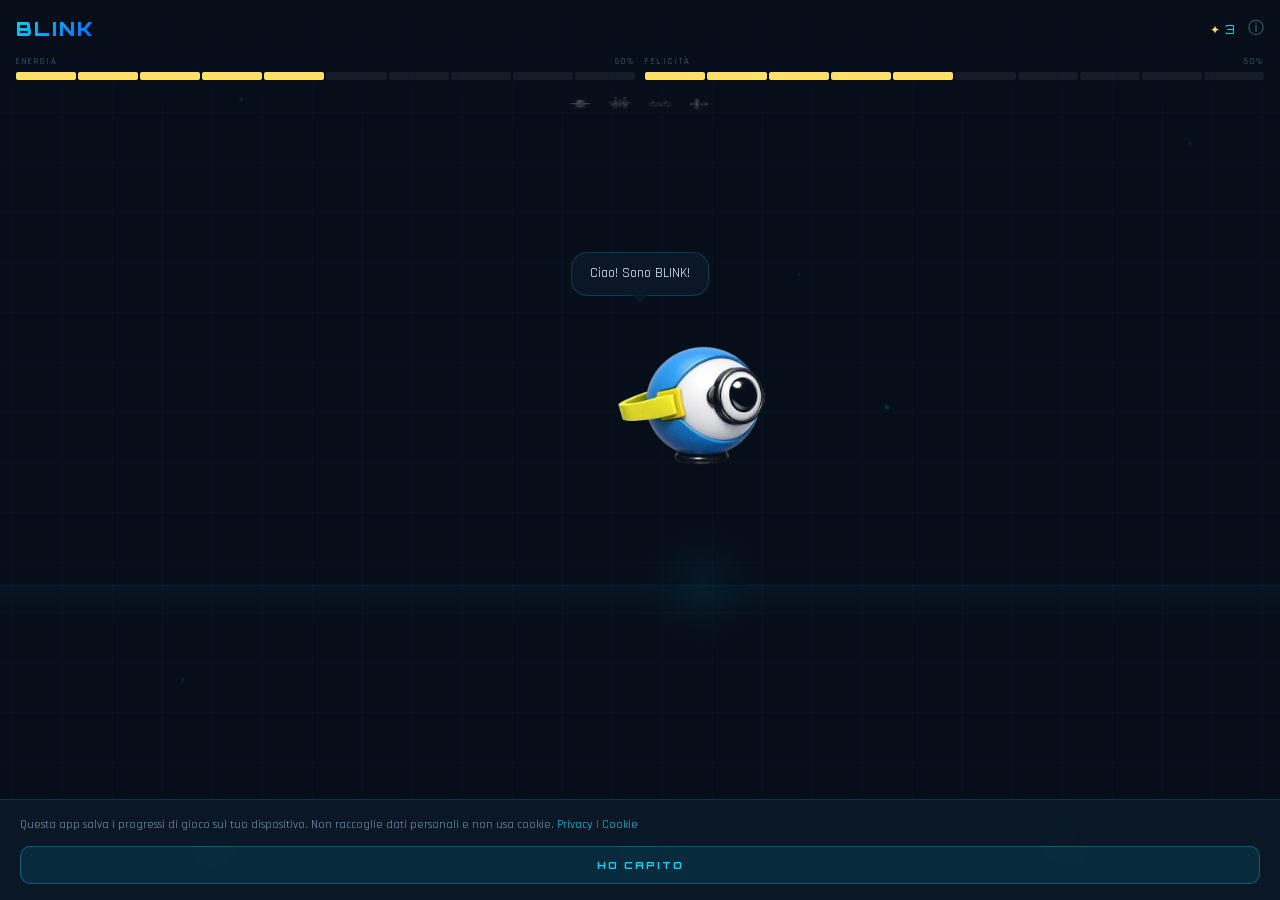
==== commit d967f6d2: "Add files via upload" ====
--- a/index.html
+++ b/index.html
@@ -183,6 +183,113 @@
       100% { transform: scale(0.3); opacity: 0; }
     }
 
+    /* ── Modal footer ── */
+    .modal-footer {
+      margin-top: 20px; padding-top: 16px;
+      border-top: 1px solid rgba(0,217,255,0.08);
+    }
+    .reset-btn {
+      width: 100%; padding: 12px;
+      font-family: 'Orbitron', sans-serif; font-size: 0.65rem;
+      font-weight: 700; letter-spacing: 2px; text-transform: uppercase;
+      border: 1px solid rgba(255,51,102,0.2); border-radius: 10px;
+      background: rgba(255,51,102,0.06); color: #ff3366;
+      cursor: pointer; transition: all 0.2s;
+    }
+    .reset-btn:active { background: rgba(255,51,102,0.15); }
+    .reset-btn.cancel {
+      border-color: rgba(0,217,255,0.2);
+      background: rgba(0,217,255,0.06); color: #00d9ff;
+    }
+    .reset-btn.confirm {
+      background: rgba(255,51,102,0.12); color: #ff3366;
+      border-color: rgba(255,51,102,0.3);
+    }
+    .legal-links {
+      text-align: center; margin-top: 14px;
+      font-size: 0.6rem;
+    }
+    .legal-links a {
+      color: #4a6a85; text-decoration: none;
+      letter-spacing: 1px;
+    }
+    .legal-links a:active { color: #00d9ff; }
+    .legal-sep { color: #2a3a4a; margin: 0 6px; }
+
+    /* ── Privacy banner ── */
+    .privacy-banner {
+      position: fixed; bottom: 0; left: 0; right: 0; z-index: 400;
+      background: rgba(10,25,41,0.95);
+      backdrop-filter: blur(16px); -webkit-backdrop-filter: blur(16px);
+      border-top: 1px solid rgba(0,217,255,0.15);
+      padding: 16px 20px calc(16px + env(safe-area-inset-bottom, 0px));
+      display: none;
+    }
+    .privacy-banner.visible { display: block; }
+    .privacy-banner-text {
+      font-size: 0.75rem; color: #7da3c0; line-height: 1.5;
+      margin-bottom: 12px;
+    }
+    .privacy-banner-text a { color: #00d9ff; text-decoration: none; }
+    .privacy-banner-btn {
+      width: 100%; padding: 11px;
+      font-family: 'Orbitron', sans-serif; font-size: 0.65rem;
+      font-weight: 700; letter-spacing: 2px; text-transform: uppercase;
+      border: 1px solid rgba(0,217,255,0.3); border-radius: 10px;
+      background: rgba(0,217,255,0.1); color: #00d9ff;
+      cursor: pointer;
+    }
+
+    /* ── Welcome screen ── */
+    .welcome-screen {
+      position: fixed; inset: 0; z-index: 350;
+      display: none; flex-direction: column;
+      align-items: center; justify-content: center;
+      background: rgba(6,14,26,0.97);
+      text-align: center; padding: 32px;
+    }
+    .welcome-screen.visible { display: flex; }
+    .welcome-title {
+      font-family: 'Orbitron', sans-serif; font-size: 1.5rem;
+      font-weight: 900; letter-spacing: 3px;
+      background: linear-gradient(135deg, #00d9ff, #0066ff);
+      -webkit-background-clip: text; -webkit-text-fill-color: transparent;
+      margin-bottom: 8px;
+    }
+    .welcome-subtitle {
+      font-family: 'Rajdhani', sans-serif; font-size: 0.8rem;
+      color: #4a6a85; letter-spacing: 2px; text-transform: uppercase;
+      margin-bottom: 28px;
+    }
+    .welcome-card {
+      display: flex; align-items: center; gap: 12px;
+      text-align: left; padding: 12px 16px; margin-bottom: 8px;
+      background: rgba(0,217,255,0.04);
+      border: 1px solid rgba(0,217,255,0.1);
+      border-radius: 10px; width: 100%; max-width: 300px;
+    }
+    .welcome-card-icon { font-size: 1.3rem; flex-shrink: 0; }
+    .welcome-card-text {
+      font-size: 0.78rem; color: #7da3c0; line-height: 1.4;
+    }
+    .welcome-btn {
+      margin-top: 24px; padding: 14px 44px;
+      font-family: 'Orbitron', sans-serif; font-size: 0.8rem;
+      font-weight: 700; letter-spacing: 2px; text-transform: uppercase;
+      border: 2px solid #00d9ff; border-radius: 12px;
+      background: rgba(0,217,255,0.1); color: #00d9ff;
+      cursor: pointer; transition: all 0.2s;
+    }
+    .welcome-btn:active {
+      background: rgba(0,217,255,0.25);
+      box-shadow: 0 0 20px rgba(0,217,255,0.3);
+    }
+    .welcome-logos {
+      display: flex; gap: 20px; align-items: center;
+      margin-top: 28px; opacity: 0.6;
+    }
+    .welcome-logos img { height: 30px; width: auto; }
+
     /* ── Missions modal ── */
     .modal-bg {
       position:fixed; inset:0; z-index:200;
@@ -234,7 +341,10 @@
   <div class="top-hud">
     <div class="hud-name-row">
       <span class="pet-name">BLINK</span>
-      <span class="quanti-counter"><span style="color:#ffe066;">✦</span> <span id="food-count">3</span></span>
+      <span style="display:flex; align-items:center; gap:12px;">
+        <span class="quanti-counter"><span style="color:#ffe066;">✦</span> <span id="food-count">3</span></span>
+        <a href="pages/info.html" style="color:#4a6a85; font-size:1rem; text-decoration:none; line-height:1;">ⓘ</a>
+      </span>
     </div>
     <div class="stat-row">
       <div class="stat">
@@ -278,7 +388,47 @@
       <a href="pages/slit.html" class="mission"><span class="mission-icon">〰</span><div class="mission-info"><div class="mission-name">Doppia Fenditura</div><div class="mission-desc">Dualità onda-particella</div></div><span class="mission-arrow">›</span></a>
       <a href="pages/entanglement.html" class="mission"><span class="mission-icon">⟐</span><div class="mission-info"><div class="mission-name">Entanglement</div><div class="mission-desc">Correlazioni non-locali</div></div><span class="mission-arrow">›</span></a>
       <a href="pages/tunnel.html" class="mission"><span class="mission-icon">⟿</span><div class="mission-info"><div class="mission-name">Effetto Tunnel</div><div class="mission-desc">Attraversare l'impossibile</div></div><span class="mission-arrow">›</span></a>
+      <div class="modal-footer">
+        <button class="reset-btn" id="btn-new-game">Nuovo Gioco</button>
+        <div class="legal-links">
+          <a href="pages/privacy.html">Privacy Policy</a>
+          <span class="legal-sep">|</span>
+          <a href="pages/cookie.html">Cookie Policy</a>
+        </div>
+      </div>
     </div>
+  </div>
+
+  <!-- Reset confirm modal -->
+  <div class="modal-bg" id="reset-modal">
+    <div class="modal-sheet" style="text-align:center; padding:28px 24px;">
+      <div class="modal-title">NUOVO GIOCO</div>
+      <p style="color:#7da3c0; font-size:0.85rem; line-height:1.5; margin:16px 0 24px;">Sei sicuro? Perderai tutti i progressi, i cibi sbloccati e le statistiche di BLINK.</p>
+      <div style="display:flex; gap:10px;">
+        <button class="reset-btn cancel" id="reset-cancel" style="flex:1;">Annulla</button>
+        <button class="reset-btn confirm" id="reset-confirm" style="flex:1;">Cancella tutto</button>
+      </div>
+    </div>
+  </div>
+
+  <!-- Welcome screen (first visit only) -->
+  <div class="welcome-screen" id="welcome-screen">
+    <div class="welcome-title">BLINK</div>
+    <div class="welcome-subtitle">Quantum Pet</div>
+    <p style="color:#7da3c0; font-size:0.85rem; line-height:1.7; max-width:300px; margin-bottom:28px;">
+      BLINK e' il tuo pet quantistico. Completa le missioni sulla meccanica quantistica per nutrirlo, esplora la Realta Aumentata e gioca ad Acchiappa i Quanti per vederlo trasformarsi.
+    </p>
+    <button class="welcome-btn" id="welcome-start">INIZIA</button>
+    <div class="welcome-logos">
+      <img src="assets/logos/cnr-ino.png" alt="CNR-INO">
+      <img src="assets/logos/nqsti.png" alt="NQSTI">
+    </div>
+  </div>
+
+  <!-- Privacy banner (first visit only) -->
+  <div class="privacy-banner" id="privacy-banner">
+    <div class="privacy-banner-text">Questa app salva i progressi di gioco sul tuo dispositivo. Non raccoglie dati personali e non usa cookie. <a href="pages/privacy.html">Privacy</a> | <a href="pages/cookie.html">Cookie</a></div>
+    <button class="privacy-banner-btn" id="privacy-accept">Ho capito</button>
   </div>
 
   <script src="js/gamedata.js"></script>
@@ -580,7 +730,7 @@
       // Animation timer
       if (p.animType) {
         p.animTime += dt;
-        if (p.animTime > 1.8) {
+        if (p.animTime > 1.8 && p.currentSprite !== 'transformed') {
           p.animType = null; p.animTime = 0;
           p.interacting = false;
         }
@@ -712,6 +862,23 @@
       missionsModal.classList.add('visible');
     }
 
+    // ── New Game reset ──
+    const resetModal = document.getElementById('reset-modal');
+    document.getElementById('btn-new-game').addEventListener('click', () => {
+      missionsModal.classList.remove('visible');
+      resetModal.classList.add('visible');
+    });
+    document.getElementById('reset-cancel').addEventListener('click', () => {
+      resetModal.classList.remove('visible');
+    });
+    document.getElementById('reset-confirm').addEventListener('click', () => {
+      GameData.reset();
+      location.reload();
+    });
+    resetModal.addEventListener('click', (e) => {
+      if (e.target === resetModal) resetModal.classList.remove('visible');
+    });
+
     document.getElementById('tab-missions').addEventListener('click', () => openModal('missions'));
     missionsModal.addEventListener('click', (e) => {
       if (e.target === missionsModal) missionsModal.classList.remove('visible');
@@ -728,7 +895,7 @@
     });
 
     document.getElementById('tab-ar').addEventListener('click', () => {
-      window.location.href = 'pages/ar.html?level=pet';
+      window.location.href = 'pages/ar.html?level=shooter';
     });
 
     // ── Play actions ──
@@ -806,42 +973,142 @@
       }
     });
 
-    // ── Check pending reward from quiz/AR ──
+    // ── Preload transformed sprite ──
+    const transformedSprite = new Image();
+    transformedSprite.src = 'assets/pet/transformed.png';
+    transformedSprite.onload = () => {
+      const cleaned = removeBlackBg(transformedSprite);
+      cleaned.onload = () => { sprites.transformed = cleaned; };
+      if (cleaned.complete) sprites.transformed = cleaned;
+    };
+
+    // ── Check pending reward from quiz/AR/shooter ──
     const pendingReward = GameData.consumePendingReward();
     if (pendingReward) {
       const color = pendingReward.color || (pendingReward.type === 'quiz' ? '#ffe066' : '#00d9ff');
       const name = pendingReward.name || 'Cibo quantico';
-      const spritePath = pendingReward.type === 'ar' && window.LEVEL_REWARDS
-        ? (Object.values(LEVEL_REWARDS).find(r => r.name === name) || {}).sprite
-        : null;
-
-      if (spritePath) {
-        // AR reward: fly sprite to pet, then eat
+
+      if (pendingReward.type === 'shooter') {
+        // Shooter win: BLINK transforms for 12 seconds
         setTimeout(() => {
-          showSpeech(name + ' in arrivo!');
-          flyFoodToPet(spritePath, color, () => {
+          p.interacting = true;
+          p.currentSprite = 'transformed';
+          p.animType = 'sparkle'; p.animTime = 0;
+          showSpeech('Sono in uno stato eccitato! |1> puro!');
+          spawnEnergyBurst('#ffe066', 25);
+          spawnFloat('QUANTUM HERO', '#ffe066');
+          if (navigator.vibrate) navigator.vibrate([50, 80, 50, 80, 50]);
+
+          // Quantum jokes during transformation
+          setTimeout(() => showSpeech('Questa superposizione e\' fantastica!'), 4000);
+          setTimeout(() => showSpeech('Spero che nessuno mi osservi...'), 8000);
+
+          // After 12 seconds, collapse back to normal
+          setTimeout(() => {
+            p.interacting = true;
+            p.currentSprite = 'idle_front';
+            p.animType = 'bounce'; p.animTime = 0;
+            spawnEnergyBurst('#00d9ff', 12);
+            showSpeech('Collasso della funzione d\'onda! Sono tornato |0>!');
+
+            setTimeout(() => {
+              p.interacting = false;
+              p.animType = null; p.animTime = 0;
+              GameData.shooterDone = false;
+            }, 2500);
+          }, 12000);
+        }, 600);
+
+      } else {
+        const spritePath = pendingReward.type === 'ar' && window.LEVEL_REWARDS
+          ? (Object.values(LEVEL_REWARDS).find(r => r.name === name) || {}).sprite
+          : null;
+
+        if (spritePath) {
+          // AR reward: fly sprite to pet, then eat
+          setTimeout(() => {
+            showSpeech(name + ' in arrivo!');
+            flyFoodToPet(spritePath, color, () => {
+              p.interacting = true;
+              p.currentSprite = 'happy';
+              p.animType = 'eat'; p.animTime = 0;
+              showSpeech('Grazie! Ho ricevuto ' + name + '!');
+              spawnEnergyBurst(color, 18);
+              if (navigator.vibrate) navigator.vibrate(40);
+
+              // Check if all 4 foods collected → transform!
+              const col = GameData.collection || [];
+              if (col.length >= 4 && col.includes('laser') && col.includes('doppia-fenditura') && col.includes('entanglement') && col.includes('tunnel')) {
+                setTimeout(() => {
+                  p.interacting = true;
+                  p.currentSprite = 'transformed';
+                  p.animType = 'sparkle'; p.animTime = 0;
+                  showSpeech('Tutti i quanti raccolti! Stato eccitato |1>!');
+                  spawnEnergyBurst('#ffe066', 25);
+                  spawnFloat('COLLEZIONE COMPLETA', '#ffe066');
+                  if (navigator.vibrate) navigator.vibrate([50, 80, 50, 80, 50]);
+
+                  setTimeout(() => showSpeech('La superposizione e\' il mio superpotere!'), 4000);
+                  setTimeout(() => showSpeech('Non osservarmi o collasso!'), 8000);
+
+                  setTimeout(() => {
+                    p.interacting = true;
+                    p.currentSprite = 'idle_front';
+                    p.animType = 'bounce'; p.animTime = 0;
+                    spawnEnergyBurst('#00d9ff', 12);
+                    showSpeech('Collasso! Tornato |0>... ma che viaggio!');
+                    setTimeout(() => {
+                      p.interacting = false;
+                      p.animType = null; p.animTime = 0;
+                    }, 2500);
+                  }, 12000);
+                }, 3000);
+              }
+            });
+          }, 600);
+        } else {
+          // Quiz reward: instant eat
+          setTimeout(() => {
             p.interacting = true;
             p.currentSprite = 'happy';
             p.animType = 'eat'; p.animTime = 0;
-            showSpeech('Grazie! Ho ricevuto ' + name + '!');
+            showSpeech('Grazie! ' + (pendingReward.message || '+1 Cibo!'));
             spawnEnergyBurst(color, 18);
+            spawnFloat(pendingReward.icon + ' ' + name, color);
             if (navigator.vibrate) navigator.vibrate(40);
-          });
-        }, 600);
-      } else {
-        // Quiz reward: instant eat
-        setTimeout(() => {
-          p.interacting = true;
-          p.currentSprite = 'happy';
-          p.animType = 'eat'; p.animTime = 0;
-          showSpeech('Grazie! ' + (pendingReward.message || '+1 Cibo!'));
-          spawnEnergyBurst(color, 18);
-          spawnFloat(pendingReward.icon + ' ' + name, color);
-          if (navigator.vibrate) navigator.vibrate(40);
-        }, 600);
+          }, 600);
+        }
       }
     } else {
       setTimeout(() => showSpeech('Ciao! Sono BLINK!'), 800);
+    }
+
+    // ── Privacy banner + Welcome screen (first visit) ──
+    const privacyBanner = document.getElementById('privacy-banner');
+    const welcomeScreen = document.getElementById('welcome-screen');
+
+    if (!localStorage.getItem('blink-privacy-accepted')) {
+      privacyBanner.classList.add('visible');
+    }
+
+    document.getElementById('privacy-accept').addEventListener('click', () => {
+      localStorage.setItem('blink-privacy-accepted', 'true');
+      privacyBanner.classList.remove('visible');
+
+      // Show welcome only if never seen before
+      if (!localStorage.getItem('blink-welcome-seen')) {
+        welcomeScreen.classList.add('visible');
+      }
+    });
+
+    document.getElementById('welcome-start').addEventListener('click', () => {
+      localStorage.setItem('blink-welcome-seen', 'true');
+      welcomeScreen.classList.remove('visible');
+    });
+
+    // If privacy already accepted but welcome never seen
+    if (localStorage.getItem('blink-privacy-accepted') && !localStorage.getItem('blink-welcome-seen')) {
+      welcomeScreen.classList.add('visible');
     }
 
     // GameData auto-saves
--- a/css/style.css
+++ b/css/style.css
@@ -3,7 +3,49 @@
    Landing + Theory + Quiz + Fullscreen AR
    ══════════════════════════════════════ */
 
-@import url('https://fonts.googleapis.com/css2?family=Orbitron:wght@400;500;700;900&family=Rajdhani:wght@300;400;500;600;700&display=swap');
+/* Self-hosted fonts — no Google traffic */
+@font-face {
+  font-family: 'Orbitron';
+  font-style: normal;
+  font-weight: 400 900;
+  font-display: swap;
+  src: url('fonts/orbitron.woff2') format('woff2');
+}
+@font-face {
+  font-family: 'Rajdhani';
+  font-style: normal;
+  font-weight: 300;
+  font-display: swap;
+  src: url('fonts/rajdhani-light.woff2') format('woff2');
+}
+@font-face {
+  font-family: 'Rajdhani';
+  font-style: normal;
+  font-weight: 400;
+  font-display: swap;
+  src: url('fonts/rajdhani-regular.woff2') format('woff2');
+}
+@font-face {
+  font-family: 'Rajdhani';
+  font-style: normal;
+  font-weight: 500;
+  font-display: swap;
+  src: url('fonts/rajdhani-medium.woff2') format('woff2');
+}
+@font-face {
+  font-family: 'Rajdhani';
+  font-style: normal;
+  font-weight: 600;
+  font-display: swap;
+  src: url('fonts/rajdhani-semibold.woff2') format('woff2');
+}
+@font-face {
+  font-family: 'Rajdhani';
+  font-style: normal;
+  font-weight: 700;
+  font-display: swap;
+  src: url('fonts/rajdhani-bold.woff2') format('woff2');
+}
 
 :root {
   --quantum-blue: #0a1929;
